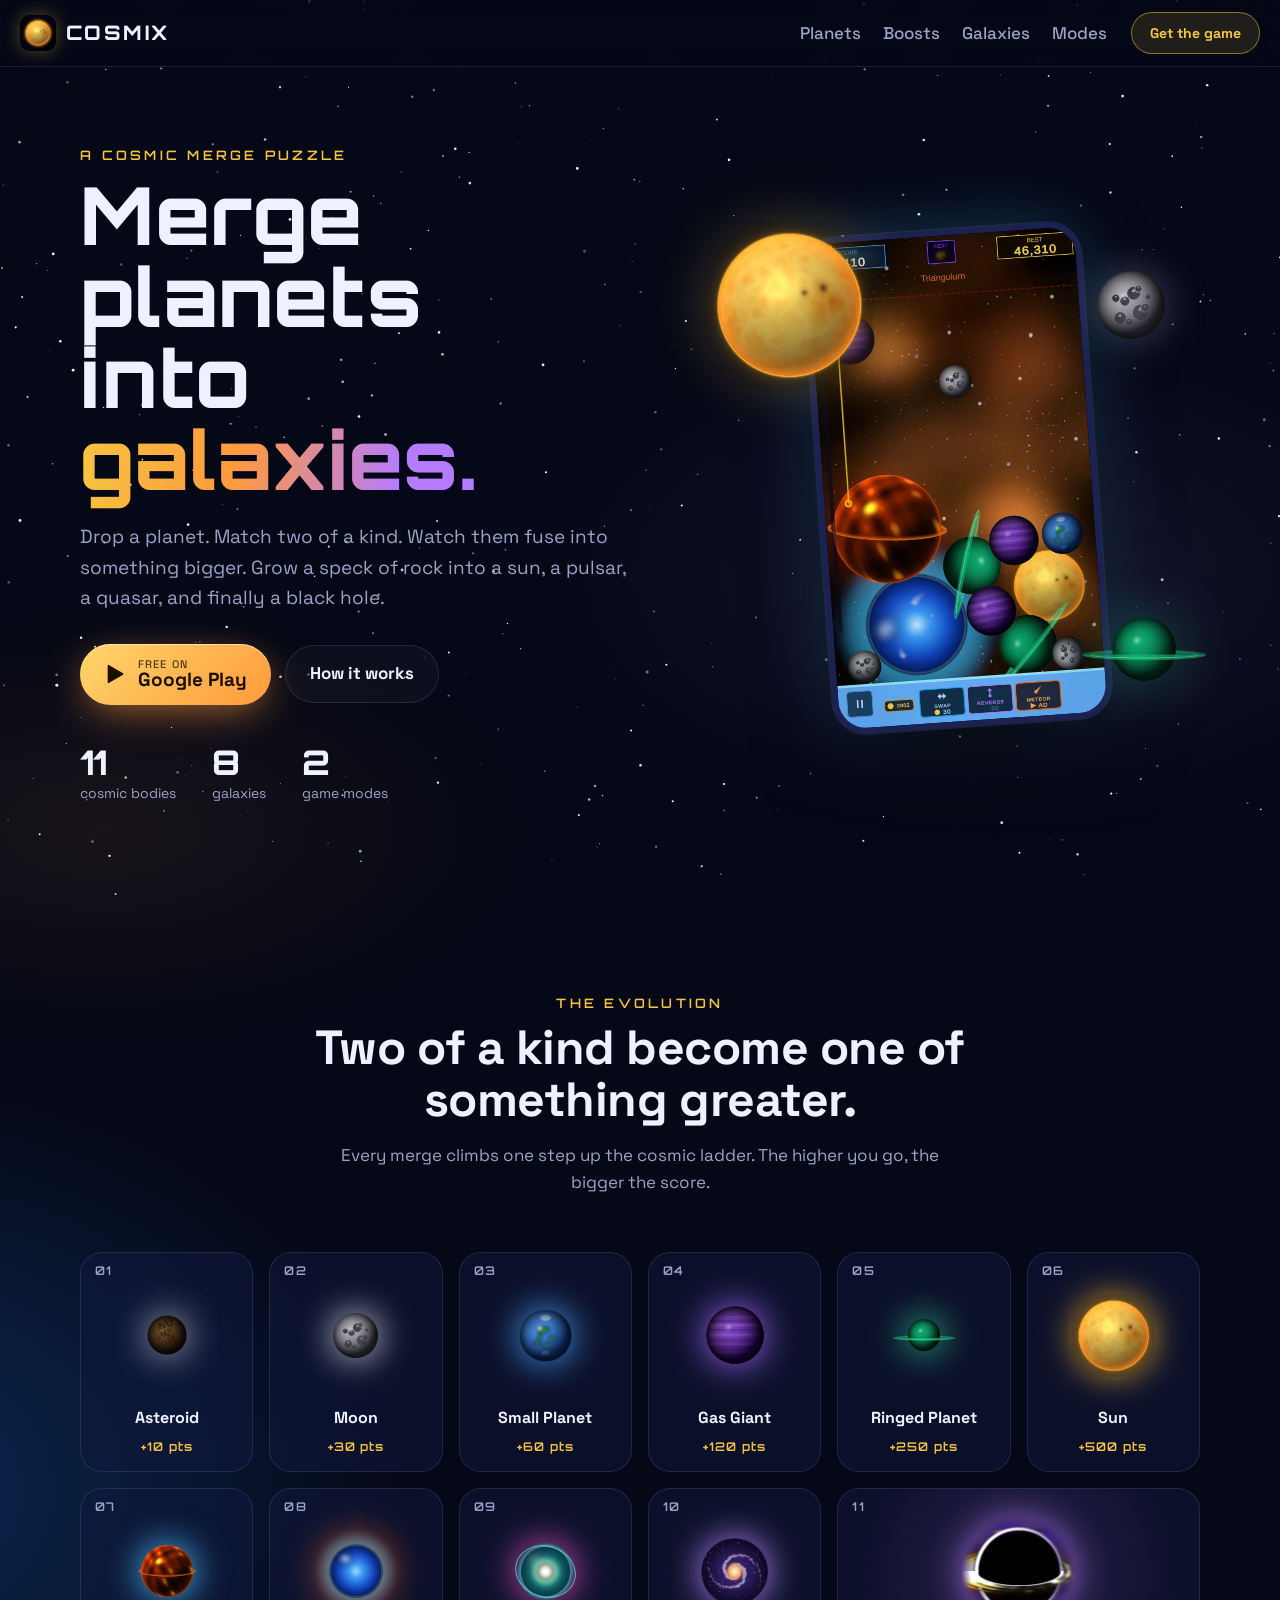
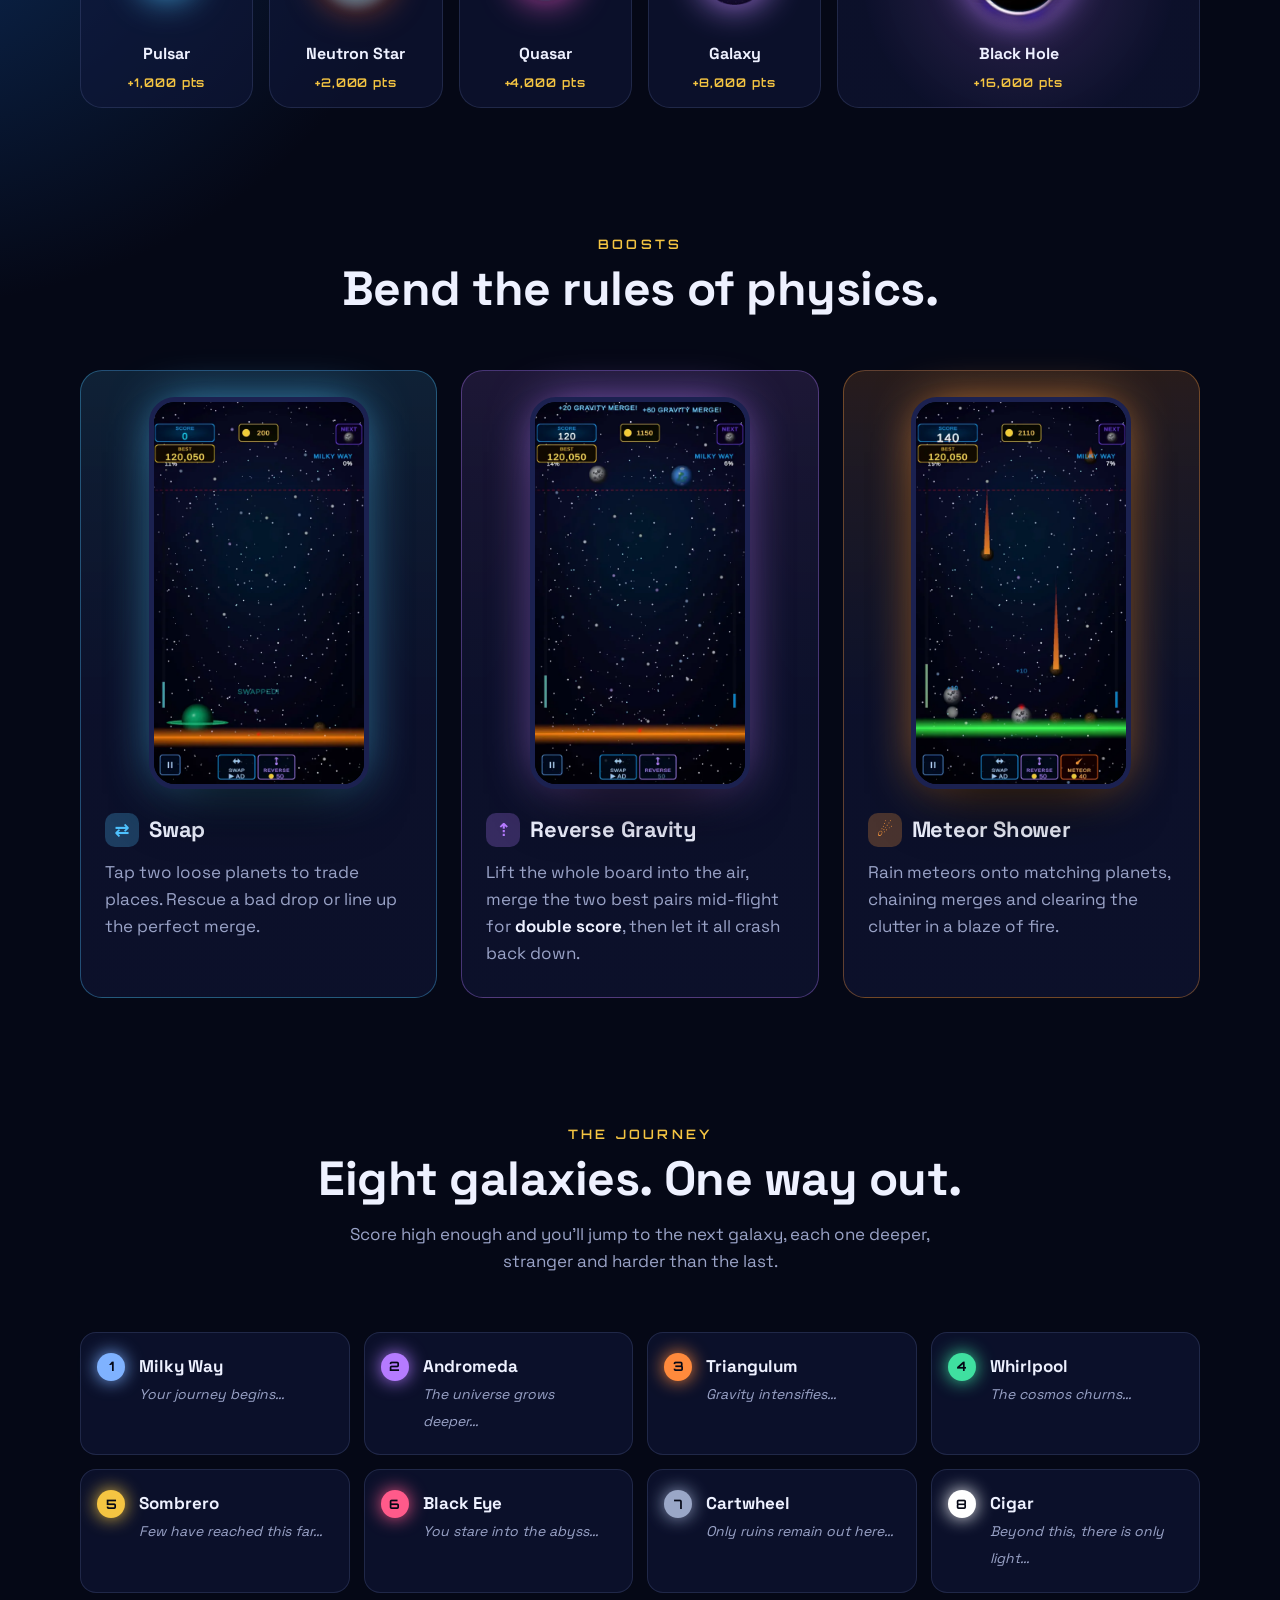
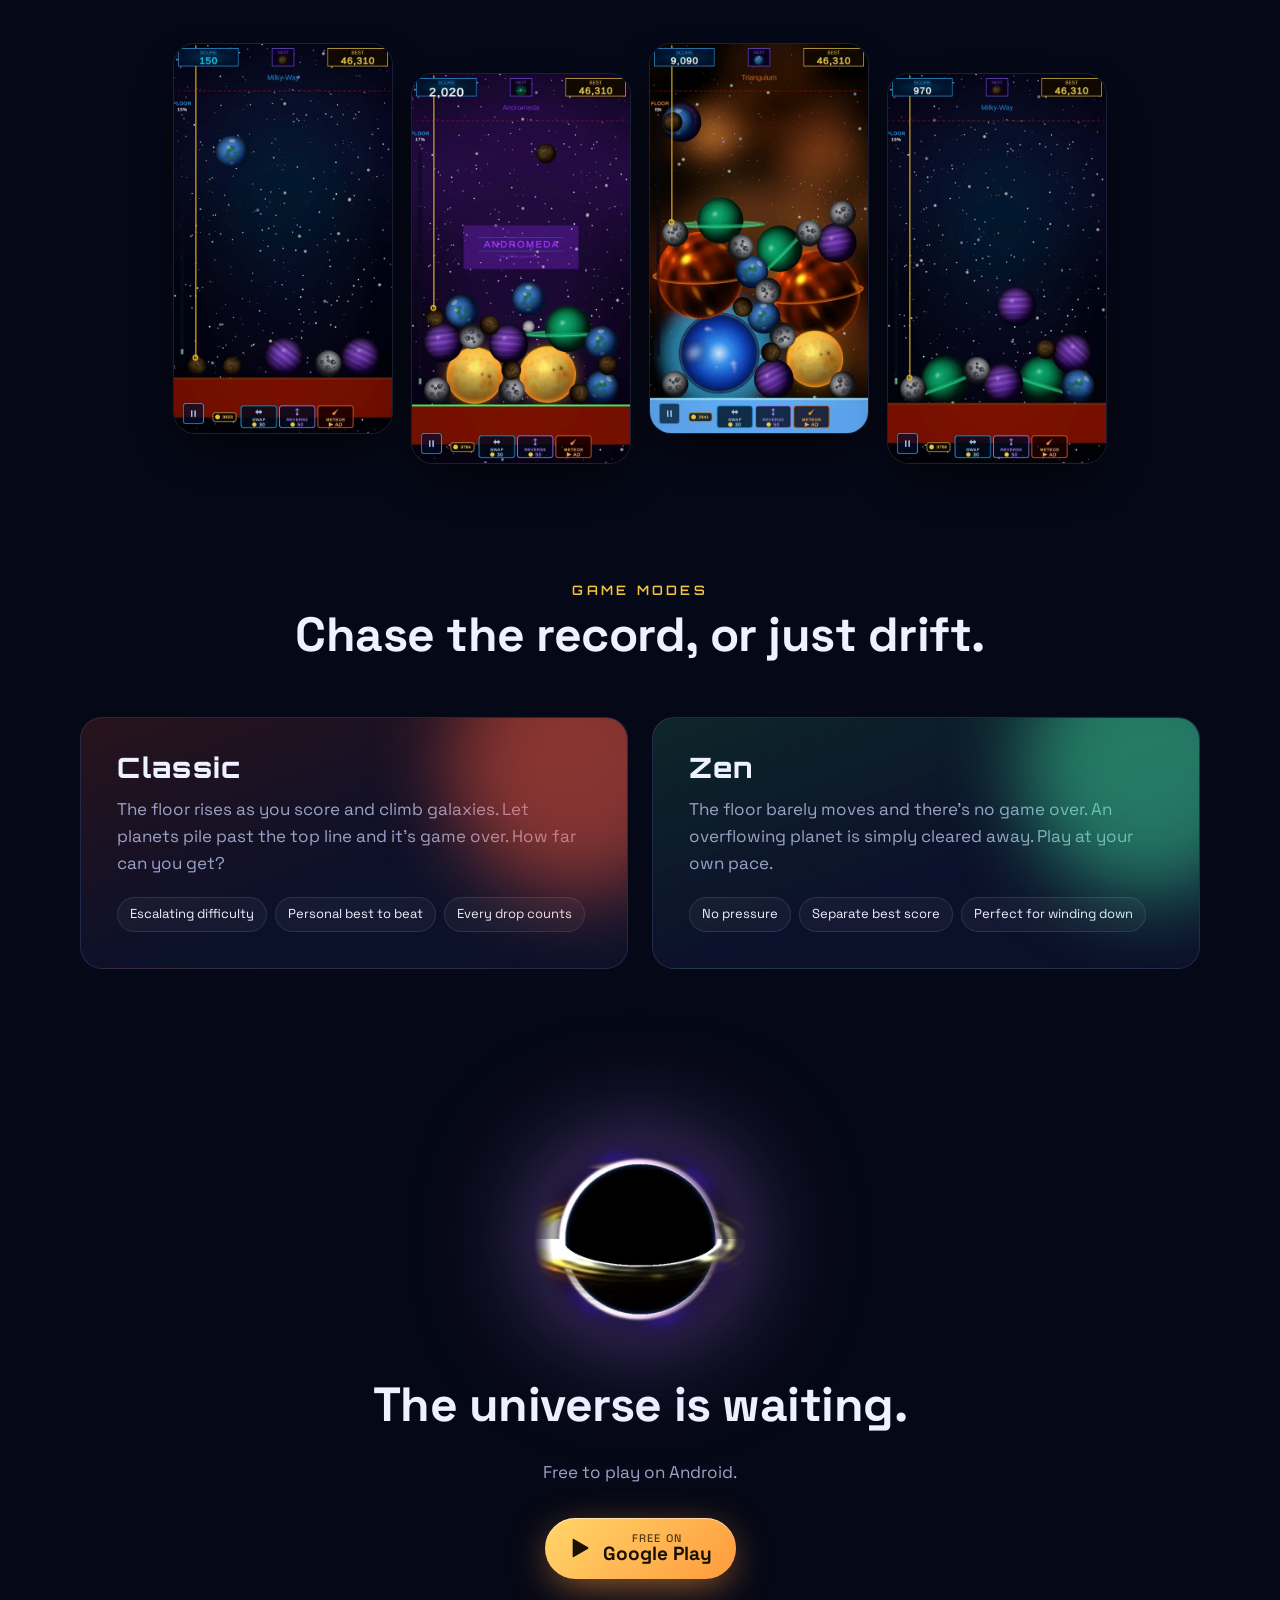
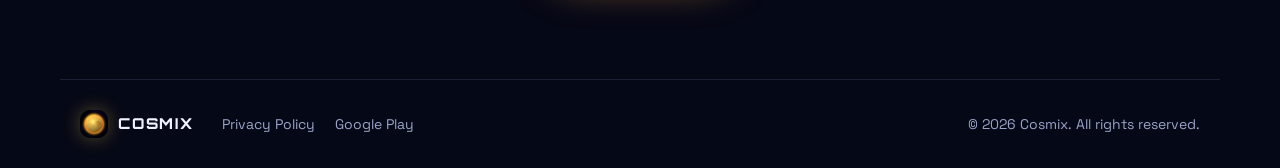
==== index.html @ 297466e4 "Cosmix website, privacy policy and app-ads.txt Co-Authored-By: Claude Opus 5.5 <noreply@anthropic.co" ====
<!doctype html>
<html lang="en">
<head>
<meta charset="utf-8">
<meta name="viewport" content="width=device-width, initial-scale=1, viewport-fit=cover">
<title>Cosmix — Merge planets into galaxies</title>
<meta name="description" content="Cosmix is a cosmic merge puzzle. Drop planets, match them, and grow asteroids into stars, quasars and black holes across eight galaxies. Free on Google Play.">
<meta name="theme-color" content="#050816">
<meta property="og:type" content="website">
<meta property="og:title" content="Cosmix — Merge planets into galaxies">
<meta property="og:description" content="Drop, match and merge your way from a tiny asteroid to a black hole. Free on Google Play.">
<meta property="og:image" content="https://sep-ai.github.io/assets/og.jpg">
<meta property="og:url" content="https://sep-ai.github.io/">
<meta name="twitter:card" content="summary_large_image">
<link rel="icon" type="image/png" href="assets/favicon.png">
<link rel="apple-touch-icon" href="assets/apple-touch-icon.png">
<link rel="preconnect" href="https://fonts.googleapis.com">
<link rel="preconnect" href="https://fonts.gstatic.com" crossorigin>
<link href="https://fonts.googleapis.com/css2?family=Orbitron:wght@600;800&family=Space+Grotesk:wght@400;500;700&display=swap" rel="stylesheet">
<link rel="stylesheet" href="style.css">
</head>
<body>
<canvas id="stars" aria-hidden="true"></canvas>
<div class="nebula" aria-hidden="true"></div>

<header class="nav">
  <a class="brand" href="#top"><img src="assets/icon.png" alt="" width="36" height="36"><span>COSMIX</span></a>
  <nav>
    <a href="#planets">Planets</a>
    <a href="#boosts">Boosts</a>
    <a href="#galaxies">Galaxies</a>
    <a href="#modes">Modes</a>
  </nav>
  <a class="btn btn-sm" href="https://play.google.com/store/apps/details?id=com.sepai.cosmix">Get the game</a>
</header>

<main id="top">
  <!-- HERO -->
  <section class="hero wrap">
    <div class="hero-copy">
      <p class="eyebrow">A cosmic merge puzzle</p>
      <h1>Merge planets<br>into <span class="grad">galaxies.</span></h1>
      <p class="lede">Drop a planet. Match two of a kind. Watch them fuse into something bigger. Grow a speck of rock into a sun, a pulsar, a quasar, and finally a black hole.</p>
      <div class="cta-row">
        <a class="btn play" href="https://play.google.com/store/apps/details?id=com.sepai.cosmix">
          <svg viewBox="0 0 24 24" width="22" height="22" aria-hidden="true"><path fill="currentColor" d="M4 2.8v18.4c0 .6.7 1 1.2.7l15.6-9.2c.5-.3.5-1.1 0-1.4L5.2 2.1C4.7 1.8 4 2.2 4 2.8z"/></svg>
          <span><small>Free on</small>Google Play</span>
        </a>
        <a class="btn ghost" href="#planets">How it works</a>
      </div>
      <ul class="stats">
        <li><b>11</b><span>cosmic bodies</span></li>
        <li><b>8</b><span>galaxies</span></li>
        <li><b>2</b><span>game modes</span></li>
      </ul>
    </div>
    <div class="hero-art">
      <div class="orbit o1"><img src="assets/planets/sun.webp" alt=""></div>
      <div class="orbit o2"><img src="assets/planets/ringed_planet.webp" alt=""></div>
      <div class="orbit o3"><img src="assets/planets/moon.webp" alt=""></div>
      <div class="phone tilt"><img src="assets/shots/gp5.webp" alt="Cosmix gameplay in the Triangulum galaxy" width="540" height="960"></div>
    </div>
  </section>

  <!-- PLANET LADDER -->
  <section id="planets" class="wrap section">
    <p class="eyebrow">The evolution</p>
    <h2>Two of a kind become one of something greater.</h2>
    <p class="sub">Every merge climbs one step up the cosmic ladder. The higher you go, the bigger the score.</p>
    <ol class="ladder" id="ladder"></ol>
  </section>

  <!-- BOOSTS -->
  <section id="boosts" class="wrap section">
    <p class="eyebrow">Boosts</p>
    <h2>Bend the rules of physics.</h2>
    <div class="boosts">
      <article class="boost" style="--c:#4fc3ff">
        <div class="phone small"><img src="assets/shots/swap.webp" alt="Swap boost" loading="lazy" width="540" height="960"></div>
        <h3><span class="ico">⇄</span> Swap</h3>
        <p>Tap two loose planets to trade places. Rescue a bad drop or line up the perfect merge.</p>
      </article>
      <article class="boost" style="--c:#b57bff">
        <div class="phone small"><img src="assets/shots/reverse.webp" alt="Reverse Gravity boost" loading="lazy" width="540" height="960"></div>
        <h3><span class="ico">⇡</span> Reverse Gravity</h3>
        <p>Lift the whole board into the air, merge the two best pairs mid-flight for <b>double score</b>, then let it all crash back down.</p>
      </article>
      <article class="boost" style="--c:#ff9a3c">
        <div class="phone small"><img src="assets/shots/meteor.webp" alt="Meteor Shower boost" loading="lazy" width="540" height="960"></div>
        <h3><span class="ico">☄</span> Meteor Shower</h3>
        <p>Rain meteors onto matching planets, chaining merges and clearing the clutter in a blaze of fire.</p>
      </article>
    </div>
  </section>

  <!-- GALAXIES -->
  <section id="galaxies" class="wrap section">
    <p class="eyebrow">The journey</p>
    <h2>Eight galaxies. One way out.</h2>
    <p class="sub">Score high enough and you'll jump to the next galaxy, each one deeper, stranger and harder than the last.</p>
    <ol class="journey">
      <li style="--g:#7fb2ff"><b>Milky Way</b><span>Your journey begins…</span></li>
      <li style="--g:#b57bff"><b>Andromeda</b><span>The universe grows deeper…</span></li>
      <li style="--g:#ff8a3c"><b>Triangulum</b><span>Gravity intensifies…</span></li>
      <li style="--g:#3fe0a0"><b>Whirlpool</b><span>The cosmos churns…</span></li>
      <li style="--g:#f5c542"><b>Sombrero</b><span>Few have reached this far…</span></li>
      <li style="--g:#ff5a8a"><b>Black Eye</b><span>You stare into the abyss…</span></li>
      <li style="--g:#9aa7c7"><b>Cartwheel</b><span>Only ruins remain out here…</span></li>
      <li style="--g:#ffffff"><b>Cigar</b><span>Beyond this, there is only light…</span></li>
    </ol>
    <div class="gallery" aria-label="Screenshots">
      <img src="assets/shots/gp1.webp" alt="Milky Way" loading="lazy">
      <img src="assets/shots/gp3.webp" alt="Andromeda" loading="lazy">
      <img src="assets/shots/gp6.webp" alt="Triangulum" loading="lazy">
      <img src="assets/shots/gp2.webp" alt="Milky Way" loading="lazy">
    </div>
  </section>

  <!-- MODES -->
  <section id="modes" class="wrap section">
    <p class="eyebrow">Game modes</p>
    <h2>Chase the record, or just drift.</h2>
    <div class="modes">
      <article class="mode classic">
        <h3>Classic</h3>
        <p>The floor rises as you score and climb galaxies. Let planets pile past the top line and it's game over. How far can you get?</p>
        <ul><li>Escalating difficulty</li><li>Personal best to beat</li><li>Every drop counts</li></ul>
      </article>
      <article class="mode zen">
        <h3>Zen</h3>
        <p>The floor barely moves and there's no game over. An overflowing planet is simply cleared away. Play at your own pace.</p>
        <ul><li>No pressure</li><li>Separate best score</li><li>Perfect for winding down</li></ul>
      </article>
    </div>
  </section>

  <!-- FINAL CTA -->
  <section class="wrap final">
    <img class="final-hole" src="assets/planets/black_hole.webp" alt="" loading="lazy">
    <h2>The universe is waiting.</h2>
    <p class="sub">Free to play on Android.</p>
    <a class="btn play" href="https://play.google.com/store/apps/details?id=com.sepai.cosmix">
      <svg viewBox="0 0 24 24" width="22" height="22" aria-hidden="true"><path fill="currentColor" d="M4 2.8v18.4c0 .6.7 1 1.2.7l15.6-9.2c.5-.3.5-1.1 0-1.4L5.2 2.1C4.7 1.8 4 2.2 4 2.8z"/></svg>
      <span><small>Free on</small>Google Play</span>
    </a>
  </section>
</main>

<footer class="wrap footer">
  <div class="brand"><img src="assets/icon.png" alt="" width="28" height="28"><span>COSMIX</span></div>
  <nav><a href="privacy.html">Privacy Policy</a><a href="https://play.google.com/store/apps/details?id=com.sepai.cosmix">Google Play</a></nav>
  <p>© 2026 Cosmix. All rights reserved.</p>
</footer>

<script src="main.js"></script>
</body>
</html>
---- style.css ----
:root {
  --bg: #050816;
  --bg2: #0b1030;
  --ink: #eef1ff;
  --muted: #9aa3c7;
  --gold: #f5c542;
  --orange: #ff9a3c;
  --violet: #b57bff;
  --cyan: #4fc3ff;
  --line: rgba(160, 180, 255, .14);
  --card: rgba(18, 24, 60, .55);
  --radius: 22px;
  color-scheme: dark;
}

* { box-sizing: border-box; }
html { scroll-behavior: smooth; }
body {
  margin: 0;
  background: radial-gradient(1200px 800px at 80% -10%, #1a1350 0%, transparent 60%),
              radial-gradient(900px 700px at -10% 30%, #0c2a55 0%, transparent 60%),
              var(--bg);
  color: var(--ink);
  font: 400 17px/1.6 "Space Grotesk", system-ui, -apple-system, "Segoe UI", sans-serif;
  overflow-x: hidden;
}
img { max-width: 100%; display: block; }
a { color: inherit; }

#stars { position: fixed; inset: 0; width: 100%; height: 100%; z-index: -2; }
.nebula {
  position: fixed; inset: -20%; z-index: -1; pointer-events: none;
  background:
    radial-gradient(40% 30% at 70% 60%, rgba(181, 123, 255, .10), transparent 70%),
    radial-gradient(35% 25% at 20% 80%, rgba(255, 154, 60, .08), transparent 70%);
  animation: drift 40s ease-in-out infinite alternate;
}
@keyframes drift { to { transform: translate3d(3%, -4%, 0) rotate(4deg); } }

.wrap { width: min(1160px, 100%); margin-inline: auto; padding-inline: 20px; }

/* NAV */
.nav {
  position: sticky; top: 0; z-index: 10;
  display: flex; align-items: center; gap: 24px;
  padding: calc(12px + env(safe-area-inset-top, 0px)) 20px 12px;
  backdrop-filter: blur(14px); -webkit-backdrop-filter: blur(14px);
  background: rgba(5, 8, 22, .55);
  border-bottom: 1px solid var(--line);
}
.brand { display: flex; align-items: center; gap: 10px; text-decoration: none; }
.brand img { border-radius: 10px; box-shadow: 0 0 18px rgba(245, 197, 66, .35); }
.brand span { font: 800 20px/1 "Orbitron", sans-serif; letter-spacing: .12em; }
.nav nav { display: flex; gap: 22px; margin-left: auto; }
.nav nav a { text-decoration: none; color: var(--muted); font-weight: 500; transition: color .2s; }
.nav nav a:hover { color: var(--ink); }
@media (max-width: 760px) { .nav nav { display: none; } .nav .btn-sm { margin-left: auto; } }

/* BUTTONS */
.btn {
  display: inline-flex; align-items: center; gap: 12px;
  padding: 14px 24px; border-radius: 999px; font-weight: 700; text-decoration: none;
  transition: transform .2s, box-shadow .2s, background .2s;
}
.btn:hover { transform: translateY(-2px); }
.btn-sm { padding: 9px 18px; font-size: 14px; background: rgba(245, 197, 66, .12); border: 1px solid rgba(245, 197, 66, .5); color: var(--gold); }
.play {
  background: linear-gradient(135deg, #ffd66b, var(--orange));
  color: #1a0f00;
  box-shadow: 0 10px 40px -8px rgba(255, 154, 60, .7), inset 0 1px 0 rgba(255, 255, 255, .5);
}
.play:hover { box-shadow: 0 14px 50px -6px rgba(255, 154, 60, .9); }
.play span { display: flex; flex-direction: column; line-height: 1.1; font-size: 19px; }
.play small { font-size: 11px; font-weight: 500; text-transform: uppercase; letter-spacing: .1em; opacity: .75; }
.ghost { border: 1px solid var(--line); color: var(--ink); background: rgba(255, 255, 255, .03); }
.ghost:hover { border-color: rgba(255, 255, 255, .35); }

/* TYPE */
.eyebrow { margin: 0 0 12px; color: var(--gold); font: 600 13px/1 "Orbitron", sans-serif; letter-spacing: .25em; text-transform: uppercase; }
h1, h2, h3 { margin: 0; line-height: 1.08; letter-spacing: -.01em; }
h1 { font: 800 clamp(42px, 7vw, 80px)/1.02 "Orbitron", sans-serif; letter-spacing: .01em; }
h2 { font-size: clamp(30px, 4.4vw, 48px); font-weight: 700; max-width: 24ch; }
h3 { font-size: 22px; }
.grad {
  background: linear-gradient(100deg, var(--gold), var(--orange) 40%, var(--violet) 80%);
  -webkit-background-clip: text; background-clip: text; color: transparent;
}
.lede { font-size: 19px; color: var(--muted); max-width: 46ch; margin: 22px 0 30px; }
.sub { color: var(--muted); max-width: 56ch; margin: 16px 0 0; }

/* HERO */
.hero { display: grid; grid-template-columns: 1.1fr .9fr; gap: 40px; align-items: center; min-height: min(calc(100vh - 70px), 820px); padding-block: 40px; }
.cta-row { display: flex; flex-wrap: wrap; gap: 14px; align-items: center; }
.stats { list-style: none; padding: 0; margin: 40px 0 0; display: flex; gap: 36px; flex-wrap: wrap; }
.stats b { display: block; font: 800 34px/1 "Orbitron", sans-serif; color: var(--ink); }
.stats span { color: var(--muted); font-size: 14px; }

.hero-art { position: relative; display: grid; place-items: center; min-height: 560px; }
.phone {
  position: relative; width: 280px; aspect-ratio: 9 / 16; border-radius: 34px; overflow: hidden;
  border: 6px solid #1b2150; background: #000;
  box-shadow: 0 0 0 1px rgba(255, 255, 255, .08), 0 40px 90px -20px rgba(0, 0, 0, .9), 0 0 80px -10px rgba(79, 195, 255, .35);
}
.phone img { width: 100%; height: 100%; object-fit: cover; }
.tilt { transform: rotate(-4deg); animation: float 7s ease-in-out infinite; }
@keyframes float { 50% { transform: rotate(-3deg) translateY(-14px); } }
.orbit { position: absolute; z-index: 2; filter: drop-shadow(0 0 30px rgba(255, 200, 80, .35)); }
.orbit img { width: 100%; }
.o1 { width: 170px; top: 4%; left: -2%; animation: bob 9s ease-in-out infinite; }
.o2 { width: 150px; bottom: 6%; right: -4%; animation: bob 11s ease-in-out infinite reverse; filter: drop-shadow(0 0 30px rgba(63, 224, 160, .35)); }
.o3 { width: 80px; top: 12%; right: 6%; animation: bob 7s ease-in-out infinite; filter: drop-shadow(0 0 20px rgba(200, 210, 255, .3)); }
@keyframes bob { 50% { transform: translate(8px, -16px) rotate(8deg); } }

@media (max-width: 900px) {
  .hero { grid-template-columns: 1fr; min-height: 0; text-align: center; }
  .lede, .sub, h2 { margin-inline: auto; }
  .cta-row, .stats { justify-content: center; }
  .hero-art { min-height: 480px; }
  .phone { width: 230px; }
  .o1 { width: 120px; left: 6%; } .o2 { width: 110px; right: 4%; } .o3 { width: 60px; }
}

/* SECTIONS */
.section { padding-block: 110px 20px; }
.section > .eyebrow, .section > h2, .section > .sub { text-align: center; margin-inline: auto; }

/* LADDER */
.ladder {
  list-style: none; padding: 0; margin: 56px 0 0;
  display: grid; grid-template-columns: repeat(auto-fit, minmax(150px, 1fr)); gap: 16px;
  counter-reset: tier;
}
.ladder li {
  position: relative; counter-increment: tier;
  display: flex; flex-direction: column; align-items: center; justify-content: flex-end; gap: 10px;
  padding: 22px 12px 18px; min-height: 210px;
  background: var(--card); border: 1px solid var(--line); border-radius: var(--radius);
  transition: transform .3s, border-color .3s, box-shadow .3s;
  opacity: 0; transform: translateY(20px);
}
.ladder li.in { opacity: 1; transform: none; transition: opacity .6s, transform .6s, border-color .3s, box-shadow .3s; }
.ladder li:hover { border-color: var(--glow); box-shadow: 0 0 40px -10px var(--glow); transform: translateY(-4px); }
.ladder li::before {
  content: counter(tier, decimal-leading-zero); position: absolute; top: 12px; left: 14px;
  font: 600 12px/1 "Orbitron", sans-serif; color: var(--muted); letter-spacing: .1em;
}
.ladder .body { display: grid; place-items: center; height: 120px; width: 120px; }
.ladder img { filter: drop-shadow(0 0 18px var(--glow)); transition: transform .5s; }
.ladder li:hover img { transform: scale(1.08) rotate(8deg); }
.ladder b { font-size: 16px; }
.ladder small { color: var(--gold); font: 600 12px/1 "Orbitron", sans-serif; letter-spacing: .08em; }
.ladder li.final { grid-column: span 2; background: radial-gradient(circle at 50% 40%, rgba(181, 123, 255, .25), var(--card) 70%); }
@media (max-width: 520px) { .ladder { grid-template-columns: repeat(2, 1fr); } .ladder li.final { grid-column: span 2; } }

/* BOOSTS */
.boosts { display: grid; grid-template-columns: repeat(3, 1fr); gap: 24px; margin-top: 56px; }
.boost {
  padding: 26px 24px 30px; border-radius: var(--radius);
  background: linear-gradient(180deg, color-mix(in srgb, var(--c) 14%, transparent), var(--card) 55%);
  border: 1px solid color-mix(in srgb, var(--c) 35%, transparent);
  transition: transform .3s, box-shadow .3s;
}
.boost:hover { transform: translateY(-6px); box-shadow: 0 30px 60px -30px var(--c); }
.phone.small { width: 100%; max-width: 220px; margin: 0 auto 24px; border-radius: 26px; border-width: 5px; box-shadow: 0 30px 60px -25px #000, 0 0 50px -12px var(--c); }
.boost h3 { display: flex; align-items: center; gap: 10px; }
.ico { display: grid; place-items: center; width: 34px; height: 34px; border-radius: 10px; background: color-mix(in srgb, var(--c) 25%, transparent); color: var(--c); font-size: 18px; }
.boost p { color: var(--muted); margin: 12px 0 0; }
.boost p b { color: var(--ink); }
@media (max-width: 900px) { .boosts { grid-template-columns: 1fr; max-width: 440px; margin-inline: auto; } }

/* JOURNEY */
.journey {
  list-style: none; padding: 0; margin: 56px 0 0;
  display: grid; grid-template-columns: repeat(4, 1fr); gap: 14px; counter-reset: g;
}
.journey li {
  counter-increment: g; position: relative; padding: 20px 20px 20px 58px;
  border-radius: 16px; background: var(--card); border: 1px solid var(--line);
}
.journey li::before {
  content: counter(g); position: absolute; left: 16px; top: 20px;
  width: 28px; height: 28px; border-radius: 50%; display: grid; place-items: center;
  font: 700 13px/1 "Orbitron", sans-serif; color: #050816; background: var(--g);
  box-shadow: 0 0 18px var(--g);
}
.journey b { display: block; font-size: 17px; }
.journey span { color: var(--muted); font-size: 14px; font-style: italic; }
@media (max-width: 900px) { .journey { grid-template-columns: repeat(2, 1fr); } }
@media (max-width: 480px) { .journey { grid-template-columns: 1fr; } }

.gallery {
  display: flex; gap: 18px; margin-top: 40px; overflow-x: auto; padding: 10px 4px 20px;
  scroll-snap-type: x mandatory; scrollbar-width: thin;
}
.gallery img {
  flex: 0 0 auto; width: 220px; aspect-ratio: 9 / 16; object-fit: cover; border-radius: 22px;
  border: 1px solid var(--line); scroll-snap-align: center;
  box-shadow: 0 20px 50px -20px #000;
}
@media (min-width: 1000px) { .gallery { justify-content: center; overflow: visible; } .gallery img:nth-child(even) { transform: translateY(30px); } }

/* MODES */
.modes { display: grid; grid-template-columns: 1fr 1fr; gap: 24px; margin-top: 56px; }
.mode { padding: 36px; border-radius: var(--radius); border: 1px solid var(--line); position: relative; overflow: hidden; }
.mode::after { content: ""; position: absolute; width: 260px; height: 260px; right: -80px; top: -80px; border-radius: 50%; filter: blur(40px); opacity: .5; }
.classic { background: linear-gradient(160deg, rgba(255, 90, 60, .14), var(--card) 60%); }
.classic::after { background: #ff5a3c; }
.zen { background: linear-gradient(160deg, rgba(63, 224, 160, .14), var(--card) 60%); }
.zen::after { background: #3fe0a0; }
.mode h3 { font: 800 28px/1 "Orbitron", sans-serif; letter-spacing: .06em; }
.mode p { color: var(--muted); margin: 14px 0 20px; }
.mode ul { margin: 0; padding: 0; list-style: none; display: flex; flex-wrap: wrap; gap: 8px; }
.mode li { font-size: 13px; padding: 6px 12px; border-radius: 999px; border: 1px solid var(--line); background: rgba(255, 255, 255, .04); }
@media (max-width: 760px) { .modes { grid-template-columns: 1fr; } .mode { padding: 28px; } }

/* FINAL */
.final { text-align: center; padding-block: 140px 100px; display: flex; flex-direction: column; align-items: center; gap: 12px; }
.final-hole { width: 220px; margin-bottom: 18px; animation: spin 40s linear infinite; filter: drop-shadow(0 0 60px rgba(181, 123, 255, .6)); }
@keyframes spin { to { transform: rotate(360deg); } }
.final h2 { max-width: none; }
.final .btn { margin-top: 20px; }

/* FOOTER */
.footer {
  display: flex; flex-wrap: wrap; align-items: center; gap: 16px 28px;
  padding-block: 30px calc(30px + env(safe-area-inset-bottom, 0px));
  border-top: 1px solid var(--line); color: var(--muted); font-size: 14px;
}
.footer .brand span { font-size: 15px; color: var(--ink); }
.footer nav { display: flex; gap: 20px; }
.footer a { text-decoration: none; } .footer a:hover { color: var(--ink); }
.footer p { margin: 0 0 0 auto; }
@media (max-width: 640px) { .footer { justify-content: center; text-align: center; } .footer p { margin: 0; width: 100%; } }

/* LEGAL PAGE */
.legal { max-width: 760px; padding-block: 60px 80px; }
.legal h1 { font-size: clamp(32px, 5vw, 48px); margin-bottom: 8px; }
.legal h2 { font-size: 22px; max-width: none; margin: 40px 0 10px; color: var(--gold); }
.legal p, .legal li { color: #c9cfee; }
.legal a { color: var(--cyan); }
.legal .meta { color: var(--muted); font-size: 14px; }

@media (prefers-reduced-motion: reduce) {
  *, *::before, *::after { animation: none !important; transition: none !important; }
  .ladder li { opacity: 1; transform: none; }
}
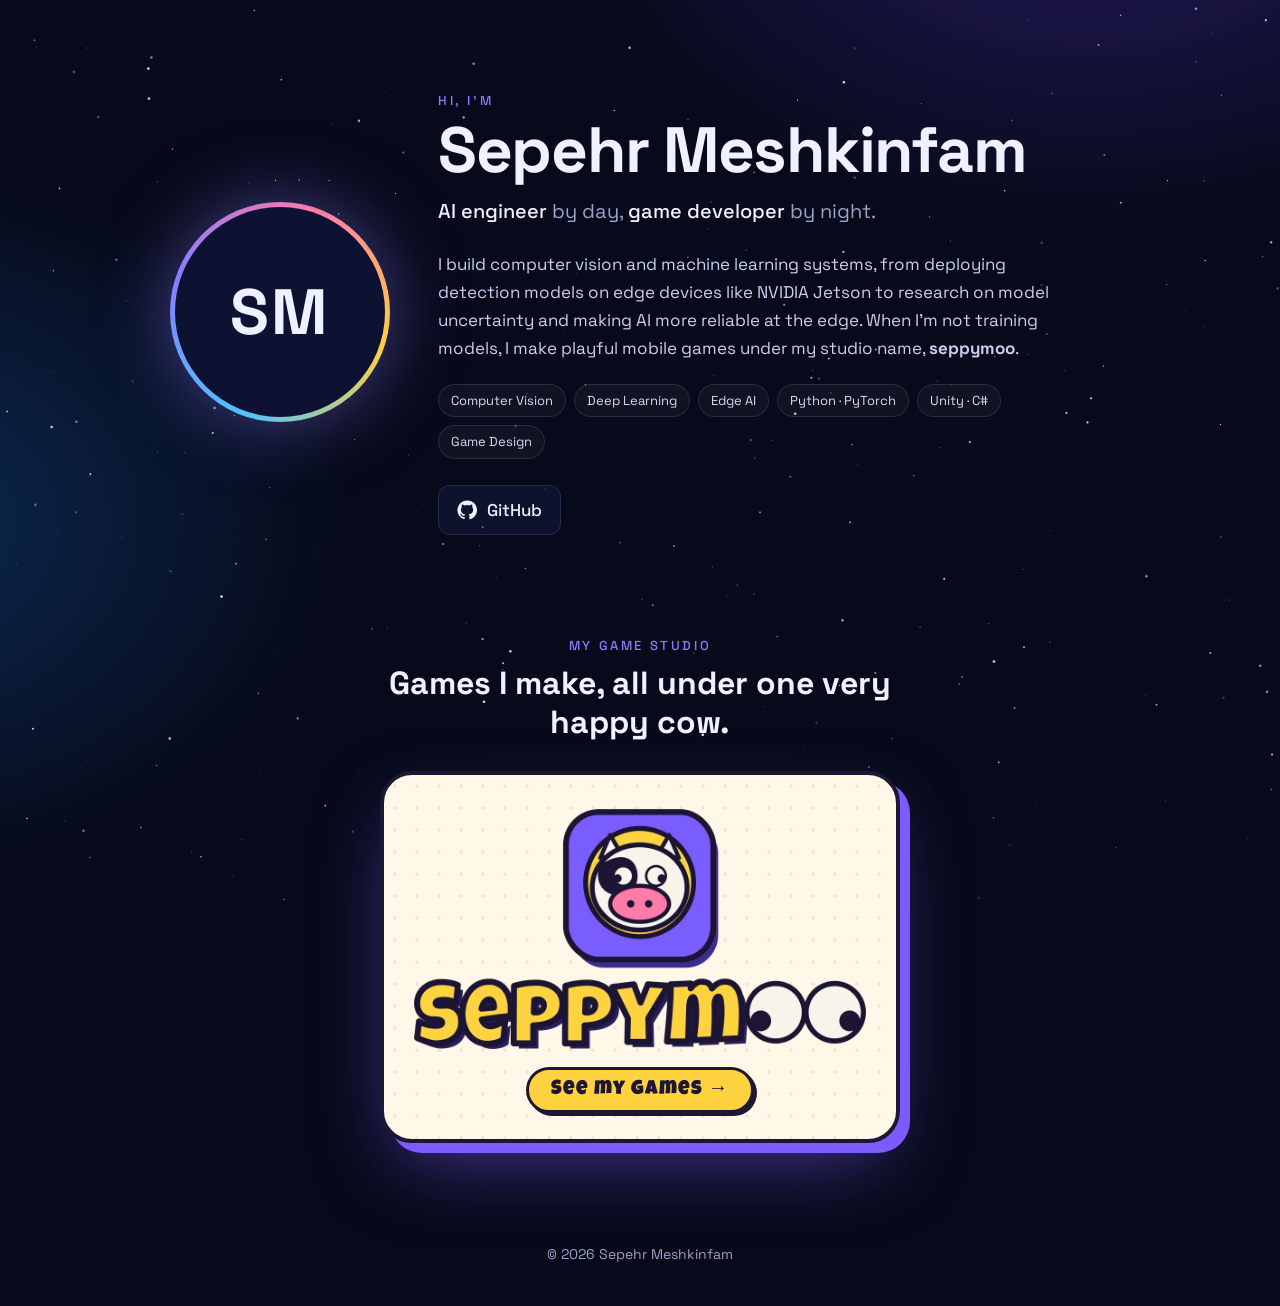
==== commit 3d3a6642: "Add About Me home page and seppymoo studio page; move Cosmix to /cosmix/ Co-Authored-By: Claude Opus" ====
--- a/index.html
+++ b/index.html
@@ -3,155 +3,157 @@
 <head>
 <meta charset="utf-8">
 <meta name="viewport" content="width=device-width, initial-scale=1, viewport-fit=cover">
-<title>Cosmix — Merge planets into galaxies</title>
-<meta name="description" content="Cosmix is a cosmic merge puzzle. Drop planets, match them, and grow asteroids into stars, quasars and black holes across eight galaxies. Free on Google Play.">
-<meta name="theme-color" content="#050816">
-<meta property="og:type" content="website">
-<meta property="og:title" content="Cosmix — Merge planets into galaxies">
-<meta property="og:description" content="Drop, match and merge your way from a tiny asteroid to a black hole. Free on Google Play.">
-<meta property="og:image" content="https://sep-ai.github.io/assets/og.jpg">
+<title>Sepehr Meshkinfam — AI engineer &amp; game developer</title>
+<meta name="description" content="Sepehr Meshkinfam: AI engineer working on computer vision and edge AI, and the game developer behind seppymoo and Cosmix.">
+<meta name="theme-color" content="#070a1a">
+<meta property="og:title" content="Sepehr Meshkinfam">
+<meta property="og:description" content="AI engineer & game developer. Creator of seppymoo and Cosmix.">
 <meta property="og:url" content="https://sep-ai.github.io/">
-<meta name="twitter:card" content="summary_large_image">
-<link rel="icon" type="image/png" href="assets/favicon.png">
-<link rel="apple-touch-icon" href="assets/apple-touch-icon.png">
+<link rel="icon" type="image/png" href="seppymoo/assets/favicon.png">
 <link rel="preconnect" href="https://fonts.googleapis.com">
 <link rel="preconnect" href="https://fonts.gstatic.com" crossorigin>
-<link href="https://fonts.googleapis.com/css2?family=Orbitron:wght@600;800&family=Space+Grotesk:wght@400;500;700&display=swap" rel="stylesheet">
-<link rel="stylesheet" href="style.css">
+<link href="https://fonts.googleapis.com/css2?family=Space+Grotesk:wght@400;500;700&family=Luckiest+Guy&display=swap" rel="stylesheet">
+<style>
+:root {
+  --bg: #070a1a;
+  --ink: #eef1ff;
+  --muted: #9aa3c7;
+  --line: rgba(160, 180, 255, .15);
+  --card: rgba(20, 26, 60, .55);
+  --accent: #8b7bff;
+  --yellow: #ffd23f;
+  color-scheme: dark;
+}
+* { box-sizing: border-box; }
+body {
+  margin: 0; color: var(--ink); overflow-x: hidden;
+  font: 400 17px/1.65 "Space Grotesk", system-ui, -apple-system, "Segoe UI", sans-serif;
+  background: radial-gradient(900px 600px at 85% -10%, #231a5c 0%, transparent 60%),
+              radial-gradient(800px 600px at -10% 40%, #0b2a52 0%, transparent 60%), var(--bg);
+}
+a { color: inherit; }
+img { max-width: 100%; display: block; }
+#stars { position: fixed; inset: 0; width: 100%; height: 100%; z-index: -1; }
+.wrap { width: min(980px, 100%); margin-inline: auto; padding-inline: 20px; }
+
+/* ABOUT */
+.about { display: grid; grid-template-columns: auto 1fr; gap: 48px; align-items: center; padding-block: calc(90px + env(safe-area-inset-top, 0px)) 40px; }
+.avatar {
+  width: 220px; height: 220px; border-radius: 50%; position: relative; flex: none;
+  display: grid; place-items: center; overflow: hidden;
+  background: conic-gradient(from 200deg, #4fc3ff, var(--accent), #ff7aa8, var(--yellow), #4fc3ff);
+  padding: 5px; box-shadow: 0 0 80px -10px rgba(139, 123, 255, .6);
+}
+.avatar > * { width: 100%; height: 100%; border-radius: 50%; object-fit: cover; }
+.avatar .initials { display: grid; place-items: center; background: #0d1233; font: 700 64px/1 "Space Grotesk", sans-serif; letter-spacing: .04em; }
+.hello { margin: 0 0 6px; color: var(--accent); font-weight: 500; letter-spacing: .2em; text-transform: uppercase; font-size: 13px; }
+h1 { margin: 0; font-size: clamp(38px, 6vw, 64px); line-height: 1.05; letter-spacing: -.02em; }
+.role { margin: 10px 0 0; font-size: 20px; color: var(--muted); }
+.role b { color: var(--ink); font-weight: 500; }
+.bio { margin: 22px 0 0; color: #c9cfee; max-width: 58ch; }
+.chips { display: flex; flex-wrap: wrap; gap: 8px; margin: 22px 0 0; padding: 0; list-style: none; }
+.chips li { font-size: 13px; padding: 5px 12px; border-radius: 999px; border: 1px solid var(--line); background: rgba(255, 255, 255, .04); color: #d6dbf5; }
+.links { display: flex; flex-wrap: wrap; gap: 12px; margin-top: 26px; }
+.link {
+  display: inline-flex; align-items: center; gap: 10px; padding: 10px 18px; border-radius: 12px;
+  border: 1px solid var(--line); background: var(--card); text-decoration: none; font-weight: 500;
+  transition: border-color .2s, transform .2s;
+}
+.link:hover { border-color: rgba(255, 255, 255, .4); transform: translateY(-2px); }
+.link svg { width: 20px; height: 20px; fill: currentColor; }
+
+@media (max-width: 760px) {
+  .about { grid-template-columns: 1fr; text-align: center; gap: 28px; padding-top: calc(50px + env(safe-area-inset-top, 0px)); }
+  .avatar { width: 170px; height: 170px; margin-inline: auto; }
+  .bio { margin-inline: auto; }
+  .chips, .links { justify-content: center; }
+}
+
+/* STUDIO BUTTON */
+.studio { padding-block: 60px 40px; text-align: center; }
+.studio h2 { margin: 0; font-size: 13px; font-weight: 500; letter-spacing: .2em; text-transform: uppercase; color: var(--accent); }
+.studio .lead { margin: 8px auto 30px; font-size: clamp(24px, 3.4vw, 32px); font-weight: 700; max-width: 26ch; line-height: 1.2; }
+.moo {
+  display: block; width: min(520px, 100%); margin: 0 auto; text-decoration: none; color: #1e1733;
+  padding: 34px 30px 26px; border-radius: 32px; background: #fff7e8;
+  border: 4px solid #1e1733; box-shadow: 10px 10px 0 #7b5cff, 0 30px 80px -20px rgba(123, 92, 255, .6);
+  background-image: radial-gradient(rgba(30, 23, 51, .07) 2px, transparent 2px); background-size: 22px 22px;
+  transition: transform .2s cubic-bezier(.2, 1.4, .4, 1), box-shadow .2s;
+}
+.moo:hover { transform: translate(-4px, -4px) rotate(-1.5deg); box-shadow: 14px 14px 0 #7b5cff, 0 40px 90px -20px rgba(123, 92, 255, .8); }
+.moo:active { transform: translate(2px, 2px); box-shadow: 4px 4px 0 #7b5cff; }
+.moo img { width: 100%; }
+.moo .cta {
+  display: inline-block; margin-top: 18px; padding: 10px 22px; border-radius: 999px; border: 3px solid #1e1733;
+  background: #ffd23f; font: 400 20px/1 "Luckiest Guy", sans-serif; letter-spacing: .05em; box-shadow: 3px 3px 0 #1e1733;
+}
+
+footer { text-align: center; color: var(--muted); font-size: 14px; padding: 60px 20px calc(40px + env(safe-area-inset-bottom, 0px)); }
+@media (prefers-reduced-motion: reduce) { * { transition: none !important; } }
+</style>
 </head>
 <body>
 <canvas id="stars" aria-hidden="true"></canvas>
-<div class="nebula" aria-hidden="true"></div>
 
-<header class="nav">
-  <a class="brand" href="#top"><img src="assets/icon.png" alt="" width="36" height="36"><span>COSMIX</span></a>
-  <nav>
-    <a href="#planets">Planets</a>
-    <a href="#boosts">Boosts</a>
-    <a href="#galaxies">Galaxies</a>
-    <a href="#modes">Modes</a>
-  </nav>
-  <a class="btn btn-sm" href="https://play.google.com/store/apps/details?id=com.sepai.cosmix">Get the game</a>
-</header>
-
-<main id="top">
-  <!-- HERO -->
-  <section class="hero wrap">
-    <div class="hero-copy">
-      <p class="eyebrow">A cosmic merge puzzle</p>
-      <h1>Merge planets<br>into <span class="grad">galaxies.</span></h1>
-      <p class="lede">Drop a planet. Match two of a kind. Watch them fuse into something bigger. Grow a speck of rock into a sun, a pulsar, a quasar, and finally a black hole.</p>
-      <div class="cta-row">
-        <a class="btn play" href="https://play.google.com/store/apps/details?id=com.sepai.cosmix">
-          <svg viewBox="0 0 24 24" width="22" height="22" aria-hidden="true"><path fill="currentColor" d="M4 2.8v18.4c0 .6.7 1 1.2.7l15.6-9.2c.5-.3.5-1.1 0-1.4L5.2 2.1C4.7 1.8 4 2.2 4 2.8z"/></svg>
-          <span><small>Free on</small>Google Play</span>
+<main class="wrap">
+  <section class="about">
+    <div class="avatar">
+      <!-- To use a photo: add assets/me.jpg and replace the div below with
+           <img src="assets/me.jpg" alt="Sepehr Meshkinfam"> -->
+      <div class="initials">SM</div>
+    </div>
+    <div>
+      <p class="hello">Hi, I'm</p>
+      <h1>Sepehr Meshkinfam</h1>
+      <p class="role"><b>AI engineer</b> by day, <b>game developer</b> by night.</p>
+      <p class="bio">I build computer vision and machine learning systems, from deploying detection models on edge devices like NVIDIA Jetson to research on model uncertainty and making AI more reliable at the edge. When I'm not training models, I make playful mobile games under my studio name, <b>seppymoo</b>.</p>
+      <ul class="chips">
+        <li>Computer Vision</li><li>Deep Learning</li><li>Edge AI</li><li>Python · PyTorch</li><li>Unity · C#</li><li>Game Design</li>
+      </ul>
+      <div class="links">
+        <a class="link" href="https://github.com/Sep-AI">
+          <svg viewBox="0 0 24 24" aria-hidden="true"><path d="M12 .5a11.5 11.5 0 0 0-3.64 22.41c.58.1.79-.25.79-.56v-2c-3.2.7-3.88-1.37-3.88-1.37-.52-1.33-1.28-1.69-1.28-1.69-1.05-.72.08-.7.08-.7 1.16.08 1.77 1.19 1.77 1.19 1.03 1.77 2.7 1.26 3.36.96.1-.75.4-1.26.73-1.55-2.56-.29-5.25-1.28-5.25-5.7 0-1.26.45-2.29 1.19-3.1-.12-.29-.52-1.46.11-3.05 0 0 .97-.31 3.17 1.18a11 11 0 0 1 5.77 0c2.2-1.49 3.17-1.18 3.17-1.18.63 1.59.23 2.76.11 3.05.74.81 1.19 1.84 1.19 3.1 0 4.43-2.7 5.4-5.27 5.69.41.36.78 1.06.78 2.14v3.17c0 .31.21.67.8.56A11.5 11.5 0 0 0 12 .5z"/></svg>
+          GitHub
         </a>
-        <a class="btn ghost" href="#planets">How it works</a>
+        <!-- LinkedIn: uncomment and set the URL
+        <a class="link" href="https://www.linkedin.com/in/YOUR-PROFILE">
+          <svg viewBox="0 0 24 24" aria-hidden="true"><path d="M20.45 20.45h-3.56v-5.57c0-1.33-.02-3.04-1.85-3.04-1.85 0-2.14 1.45-2.14 2.94v5.67H9.35V9h3.41v1.56h.05c.48-.9 1.64-1.85 3.37-1.85 3.6 0 4.27 2.37 4.27 5.46v6.28zM5.34 7.43a2.06 2.06 0 1 1 0-4.13 2.06 2.06 0 0 1 0 4.13zM7.12 20.45H3.56V9h3.56v11.45zM22.22 0H1.77C.79 0 0 .77 0 1.73v20.54C0 23.23.79 24 1.77 24h20.45c.98 0 1.78-.77 1.78-1.73V1.73C24 .77 23.2 0 22.22 0z"/></svg>
+          LinkedIn
+        </a> -->
       </div>
-      <ul class="stats">
-        <li><b>11</b><span>cosmic bodies</span></li>
-        <li><b>8</b><span>galaxies</span></li>
-        <li><b>2</b><span>game modes</span></li>
-      </ul>
-    </div>
-    <div class="hero-art">
-      <div class="orbit o1"><img src="assets/planets/sun.webp" alt=""></div>
-      <div class="orbit o2"><img src="assets/planets/ringed_planet.webp" alt=""></div>
-      <div class="orbit o3"><img src="assets/planets/moon.webp" alt=""></div>
-      <div class="phone tilt"><img src="assets/shots/gp5.webp" alt="Cosmix gameplay in the Triangulum galaxy" width="540" height="960"></div>
     </div>
   </section>
 
-  <!-- PLANET LADDER -->
-  <section id="planets" class="wrap section">
-    <p class="eyebrow">The evolution</p>
-    <h2>Two of a kind become one of something greater.</h2>
-    <p class="sub">Every merge climbs one step up the cosmic ladder. The higher you go, the bigger the score.</p>
-    <ol class="ladder" id="ladder"></ol>
-  </section>
-
-  <!-- BOOSTS -->
-  <section id="boosts" class="wrap section">
-    <p class="eyebrow">Boosts</p>
-    <h2>Bend the rules of physics.</h2>
-    <div class="boosts">
-      <article class="boost" style="--c:#4fc3ff">
-        <div class="phone small"><img src="assets/shots/swap.webp" alt="Swap boost" loading="lazy" width="540" height="960"></div>
-        <h3><span class="ico">⇄</span> Swap</h3>
-        <p>Tap two loose planets to trade places. Rescue a bad drop or line up the perfect merge.</p>
-      </article>
-      <article class="boost" style="--c:#b57bff">
-        <div class="phone small"><img src="assets/shots/reverse.webp" alt="Reverse Gravity boost" loading="lazy" width="540" height="960"></div>
-        <h3><span class="ico">⇡</span> Reverse Gravity</h3>
-        <p>Lift the whole board into the air, merge the two best pairs mid-flight for <b>double score</b>, then let it all crash back down.</p>
-      </article>
-      <article class="boost" style="--c:#ff9a3c">
-        <div class="phone small"><img src="assets/shots/meteor.webp" alt="Meteor Shower boost" loading="lazy" width="540" height="960"></div>
-        <h3><span class="ico">☄</span> Meteor Shower</h3>
-        <p>Rain meteors onto matching planets, chaining merges and clearing the clutter in a blaze of fire.</p>
-      </article>
-    </div>
-  </section>
-
-  <!-- GALAXIES -->
-  <section id="galaxies" class="wrap section">
-    <p class="eyebrow">The journey</p>
-    <h2>Eight galaxies. One way out.</h2>
-    <p class="sub">Score high enough and you'll jump to the next galaxy, each one deeper, stranger and harder than the last.</p>
-    <ol class="journey">
-      <li style="--g:#7fb2ff"><b>Milky Way</b><span>Your journey begins…</span></li>
-      <li style="--g:#b57bff"><b>Andromeda</b><span>The universe grows deeper…</span></li>
-      <li style="--g:#ff8a3c"><b>Triangulum</b><span>Gravity intensifies…</span></li>
-      <li style="--g:#3fe0a0"><b>Whirlpool</b><span>The cosmos churns…</span></li>
-      <li style="--g:#f5c542"><b>Sombrero</b><span>Few have reached this far…</span></li>
-      <li style="--g:#ff5a8a"><b>Black Eye</b><span>You stare into the abyss…</span></li>
-      <li style="--g:#9aa7c7"><b>Cartwheel</b><span>Only ruins remain out here…</span></li>
-      <li style="--g:#ffffff"><b>Cigar</b><span>Beyond this, there is only light…</span></li>
-    </ol>
-    <div class="gallery" aria-label="Screenshots">
-      <img src="assets/shots/gp1.webp" alt="Milky Way" loading="lazy">
-      <img src="assets/shots/gp3.webp" alt="Andromeda" loading="lazy">
-      <img src="assets/shots/gp6.webp" alt="Triangulum" loading="lazy">
-      <img src="assets/shots/gp2.webp" alt="Milky Way" loading="lazy">
-    </div>
-  </section>
-
-  <!-- MODES -->
-  <section id="modes" class="wrap section">
-    <p class="eyebrow">Game modes</p>
-    <h2>Chase the record, or just drift.</h2>
-    <div class="modes">
-      <article class="mode classic">
-        <h3>Classic</h3>
-        <p>The floor rises as you score and climb galaxies. Let planets pile past the top line and it's game over. How far can you get?</p>
-        <ul><li>Escalating difficulty</li><li>Personal best to beat</li><li>Every drop counts</li></ul>
-      </article>
-      <article class="mode zen">
-        <h3>Zen</h3>
-        <p>The floor barely moves and there's no game over. An overflowing planet is simply cleared away. Play at your own pace.</p>
-        <ul><li>No pressure</li><li>Separate best score</li><li>Perfect for winding down</li></ul>
-      </article>
-    </div>
-  </section>
-
-  <!-- FINAL CTA -->
-  <section class="wrap final">
-    <img class="final-hole" src="assets/planets/black_hole.webp" alt="" loading="lazy">
-    <h2>The universe is waiting.</h2>
-    <p class="sub">Free to play on Android.</p>
-    <a class="btn play" href="https://play.google.com/store/apps/details?id=com.sepai.cosmix">
-      <svg viewBox="0 0 24 24" width="22" height="22" aria-hidden="true"><path fill="currentColor" d="M4 2.8v18.4c0 .6.7 1 1.2.7l15.6-9.2c.5-.3.5-1.1 0-1.4L5.2 2.1C4.7 1.8 4 2.2 4 2.8z"/></svg>
-      <span><small>Free on</small>Google Play</span>
+  <section class="studio">
+    <h2>My game studio</h2>
+    <p class="lead">Games I make, all under one very happy cow.</p>
+    <a class="moo" href="seppymoo/" aria-label="Open seppymoo, my game studio">
+      <img src="assets/seppymoo-logo.webp" alt="seppymoo">
+      <span class="cta">See my games →</span>
     </a>
   </section>
 </main>
 
-<footer class="wrap footer">
-  <div class="brand"><img src="assets/icon.png" alt="" width="28" height="28"><span>COSMIX</span></div>
-  <nav><a href="privacy.html">Privacy Policy</a><a href="https://play.google.com/store/apps/details?id=com.sepai.cosmix">Google Play</a></nav>
-  <p>© 2026 Cosmix. All rights reserved.</p>
-</footer>
+<footer>© 2026 Sepehr Meshkinfam</footer>
 
-<script src="main.js"></script>
+<script>
+(() => {
+  const c = document.getElementById("stars"), x = c.getContext("2d");
+  const still = matchMedia("(prefers-reduced-motion: reduce)").matches;
+  let s = [], w, h;
+  function size() {
+    const d = Math.min(devicePixelRatio || 1, 2);
+    w = innerWidth; h = innerHeight; c.width = w * d; c.height = h * d; x.setTransform(d, 0, 0, d, 0, 0);
+    s = Array.from({ length: Math.round(w * h / 3200) }, () => ({ x: Math.random() * w, y: Math.random() * h, r: Math.random() * 1.2 + .2, t: Math.random() * 6, v: Math.random() * .02 + .004 }));
+  }
+  function draw() {
+    x.clearRect(0, 0, w, h);
+    for (const p of s) { p.t += p.v; x.globalAlpha = .45 + Math.sin(p.t) * .4; x.fillStyle = "#fff"; x.beginPath(); x.arc(p.x, p.y, p.r, 0, 7); x.fill(); }
+    if (!still) requestAnimationFrame(draw);
+  }
+  addEventListener("resize", () => { size(); if (still) draw(); });
+  size(); draw();
+})();
+</script>
 </body>
 </html>
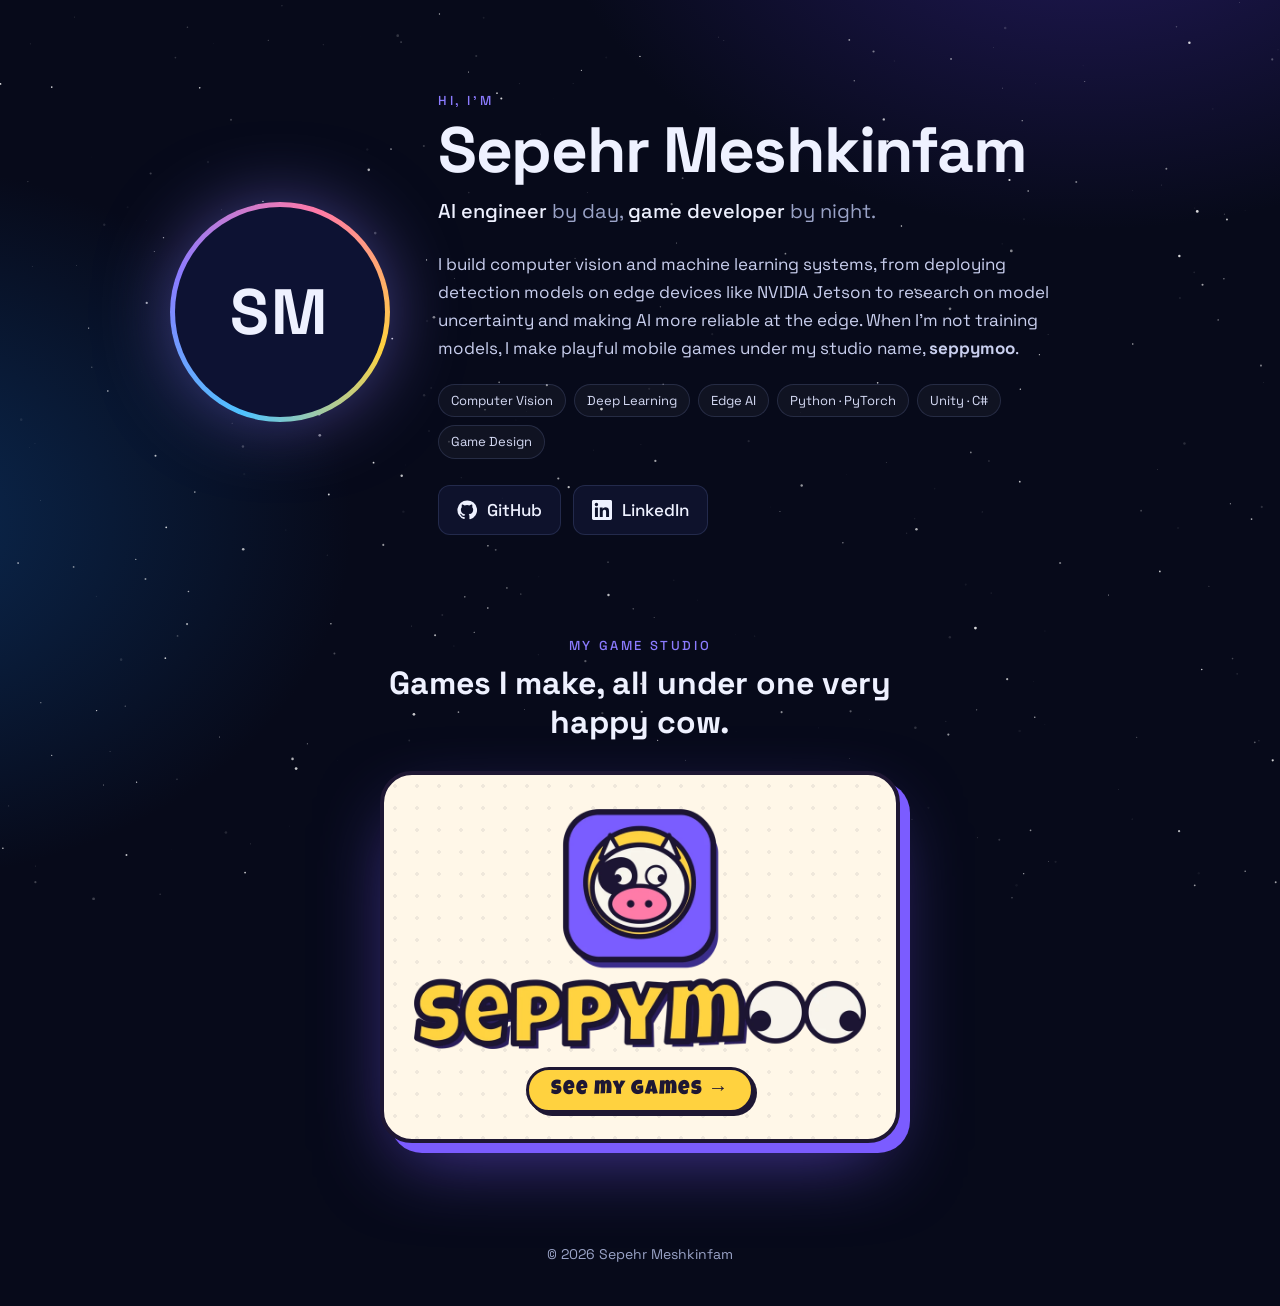
==== commit f2c2c804: "Add LinkedIn link Co-Authored-By: Claude Opus 5.5 <noreply@anthropic.com> Claude-Session: https://cl" ====
--- a/index.html
+++ b/index.html
@@ -115,11 +115,10 @@
           <svg viewBox="0 0 24 24" aria-hidden="true"><path d="M12 .5a11.5 11.5 0 0 0-3.64 22.41c.58.1.79-.25.79-.56v-2c-3.2.7-3.88-1.37-3.88-1.37-.52-1.33-1.28-1.69-1.28-1.69-1.05-.72.08-.7.08-.7 1.16.08 1.77 1.19 1.77 1.19 1.03 1.77 2.7 1.26 3.36.96.1-.75.4-1.26.73-1.55-2.56-.29-5.25-1.28-5.25-5.7 0-1.26.45-2.29 1.19-3.1-.12-.29-.52-1.46.11-3.05 0 0 .97-.31 3.17 1.18a11 11 0 0 1 5.77 0c2.2-1.49 3.17-1.18 3.17-1.18.63 1.59.23 2.76.11 3.05.74.81 1.19 1.84 1.19 3.1 0 4.43-2.7 5.4-5.27 5.69.41.36.78 1.06.78 2.14v3.17c0 .31.21.67.8.56A11.5 11.5 0 0 0 12 .5z"/></svg>
           GitHub
         </a>
-        <!-- LinkedIn: uncomment and set the URL
-        <a class="link" href="https://www.linkedin.com/in/YOUR-PROFILE">
+        <a class="link" href="https://www.linkedin.com/in/sepehr-meshkinfamfard-747918107/">
           <svg viewBox="0 0 24 24" aria-hidden="true"><path d="M20.45 20.45h-3.56v-5.57c0-1.33-.02-3.04-1.85-3.04-1.85 0-2.14 1.45-2.14 2.94v5.67H9.35V9h3.41v1.56h.05c.48-.9 1.64-1.85 3.37-1.85 3.6 0 4.27 2.37 4.27 5.46v6.28zM5.34 7.43a2.06 2.06 0 1 1 0-4.13 2.06 2.06 0 0 1 0 4.13zM7.12 20.45H3.56V9h3.56v11.45zM22.22 0H1.77C.79 0 0 .77 0 1.73v20.54C0 23.23.79 24 1.77 24h20.45c.98 0 1.78-.77 1.78-1.73V1.73C24 .77 23.2 0 22.22 0z"/></svg>
           LinkedIn
-        </a> -->
+        </a>
       </div>
     </div>
   </section>
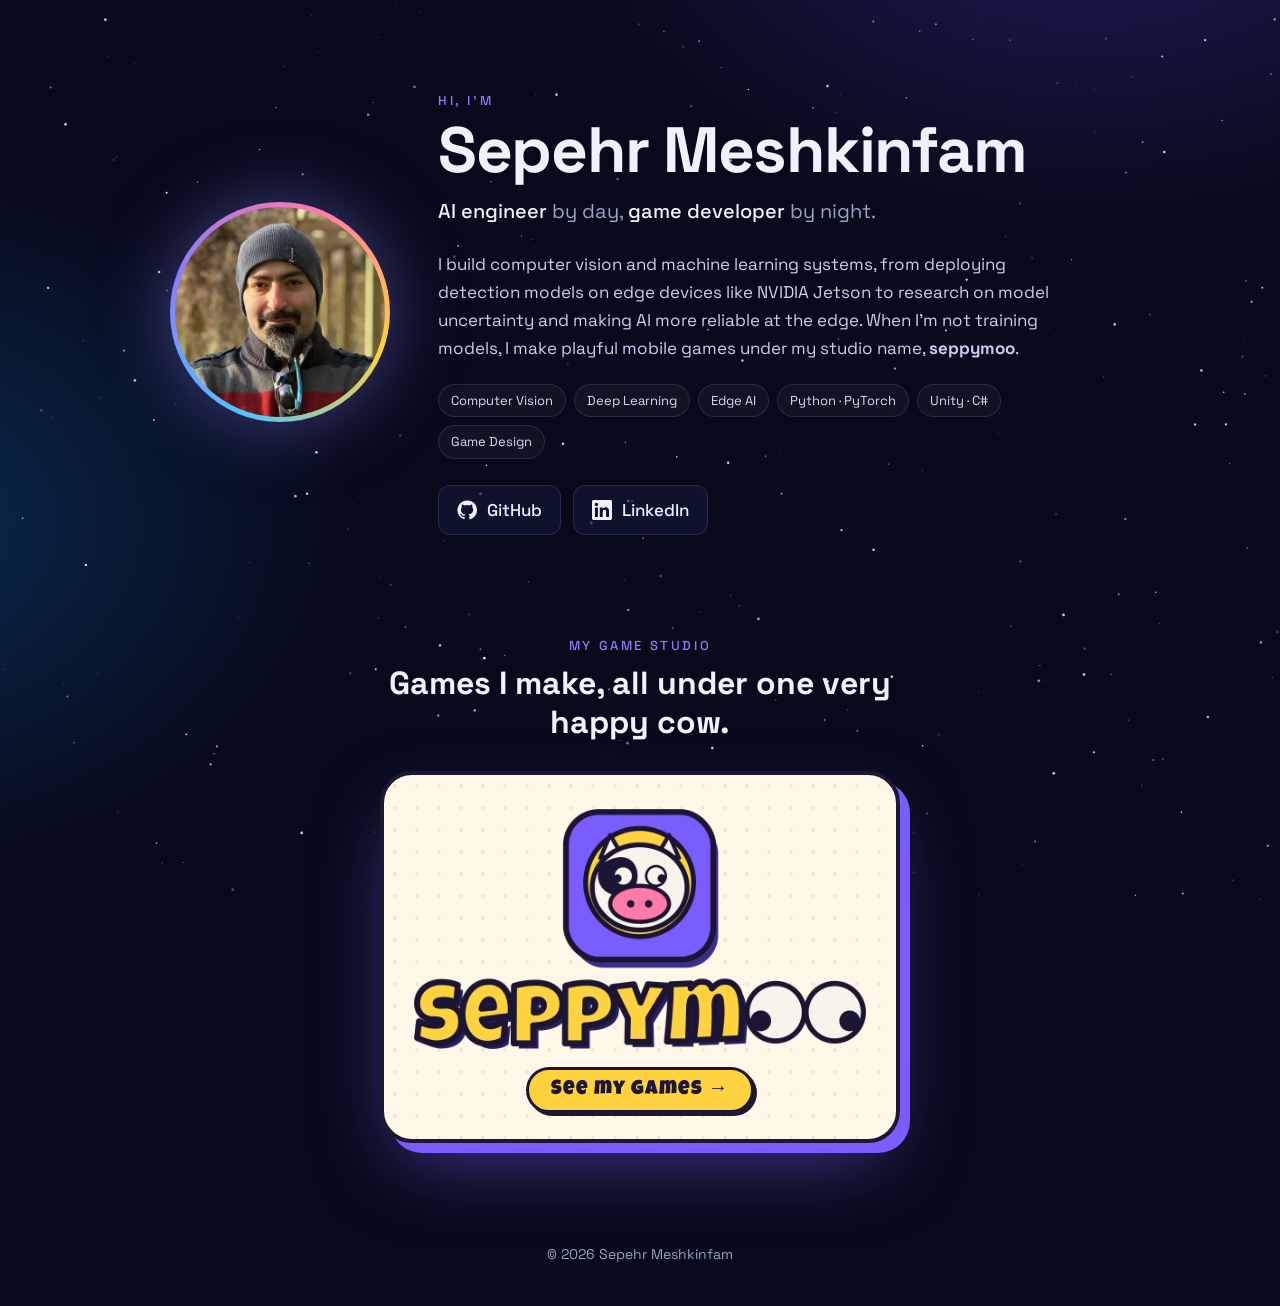
==== commit 24da754f: "Add profile photo Co-Authored-By: Claude Opus 5.5 <noreply@anthropic.com> Claude-Session: https://cl" ====
--- a/index.html
+++ b/index.html
@@ -98,9 +98,7 @@
 <main class="wrap">
   <section class="about">
     <div class="avatar">
-      <!-- To use a photo: add assets/me.jpg and replace the div below with
-           <img src="assets/me.jpg" alt="Sepehr Meshkinfam"> -->
-      <div class="initials">SM</div>
+      <img src="assets/me.webp" alt="Sepehr Meshkinfam" width="480" height="480">
     </div>
     <div>
       <p class="hello">Hi, I'm</p>
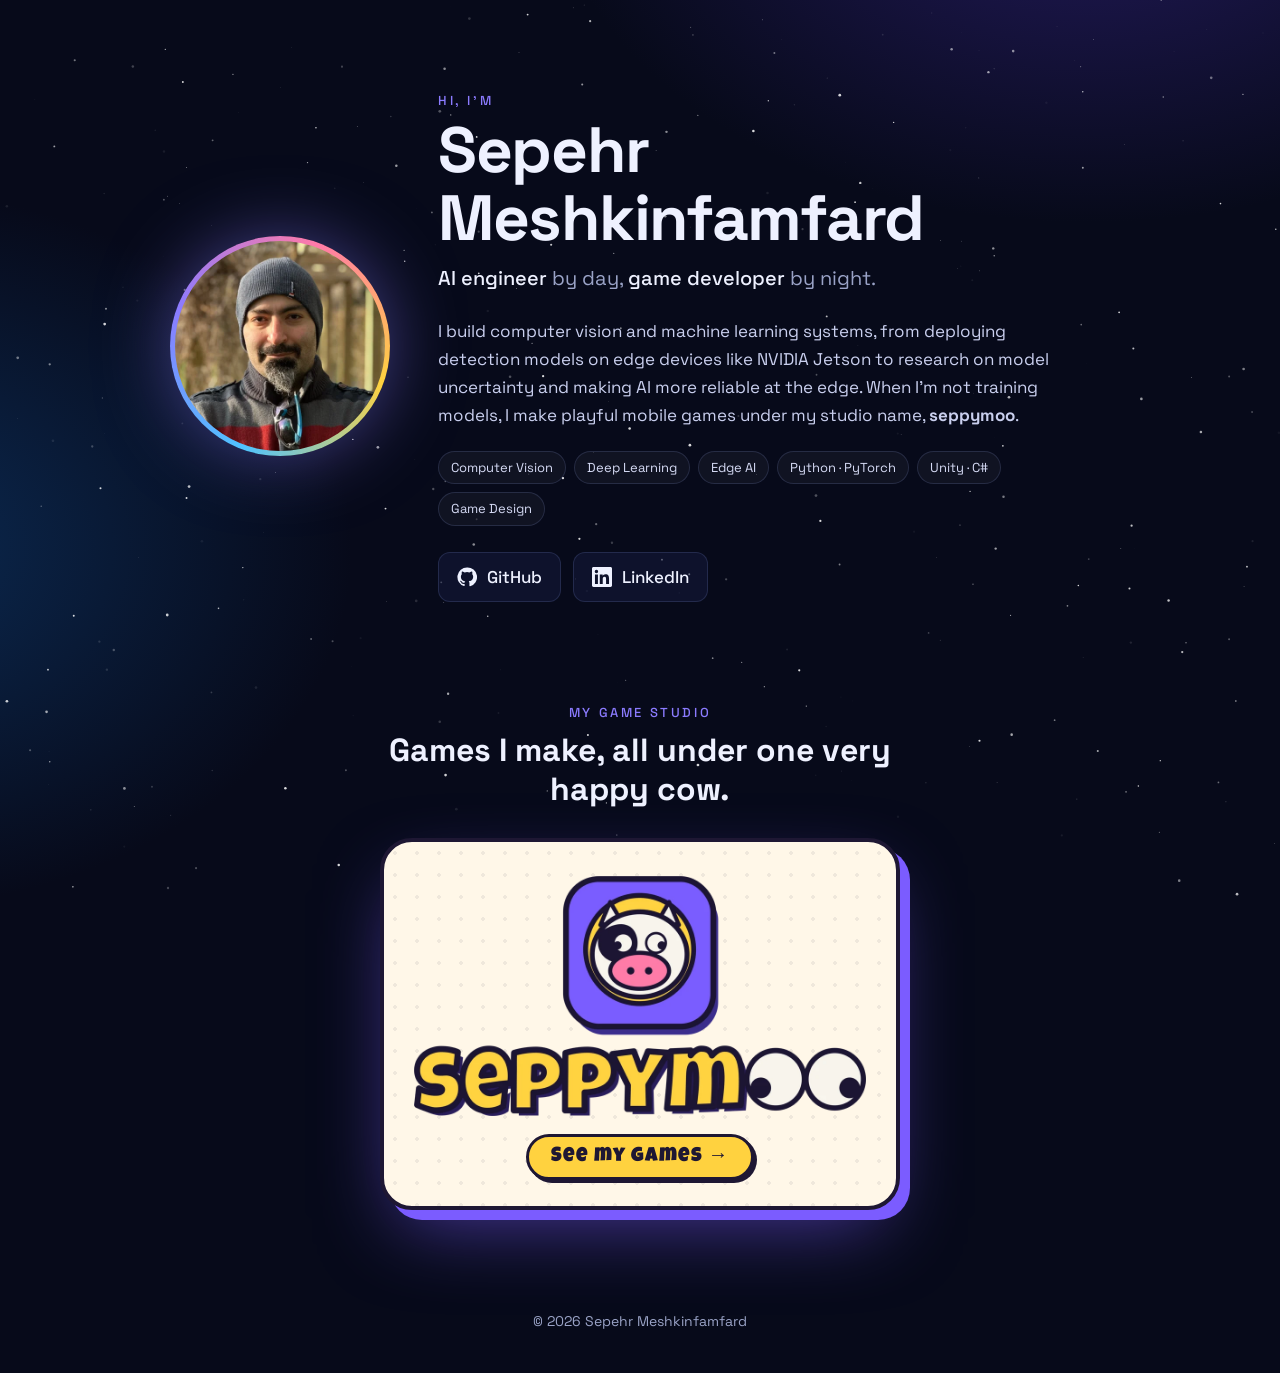
==== commit e1f58665: "Use full surname Meshkinfamfard Co-Authored-By: Claude Opus 5.5 <noreply@anthropic.com> Claude-Sessi" ====
--- a/index.html
+++ b/index.html
@@ -3,10 +3,10 @@
 <head>
 <meta charset="utf-8">
 <meta name="viewport" content="width=device-width, initial-scale=1, viewport-fit=cover">
-<title>Sepehr Meshkinfam — AI engineer &amp; game developer</title>
-<meta name="description" content="Sepehr Meshkinfam: AI engineer working on computer vision and edge AI, and the game developer behind seppymoo and Cosmix.">
+<title>Sepehr Meshkinfamfard — AI engineer &amp; game developer</title>
+<meta name="description" content="Sepehr Meshkinfamfard: AI engineer working on computer vision and edge AI, and the game developer behind seppymoo and Cosmix.">
 <meta name="theme-color" content="#070a1a">
-<meta property="og:title" content="Sepehr Meshkinfam">
+<meta property="og:title" content="Sepehr Meshkinfamfard">
 <meta property="og:description" content="AI engineer & game developer. Creator of seppymoo and Cosmix.">
 <meta property="og:url" content="https://sep-ai.github.io/">
 <link rel="icon" type="image/png" href="seppymoo/assets/favicon.png">
@@ -98,11 +98,11 @@
 <main class="wrap">
   <section class="about">
     <div class="avatar">
-      <img src="assets/me.webp" alt="Sepehr Meshkinfam" width="480" height="480">
+      <img src="assets/me.webp" alt="Sepehr Meshkinfamfard" width="480" height="480">
     </div>
     <div>
       <p class="hello">Hi, I'm</p>
-      <h1>Sepehr Meshkinfam</h1>
+      <h1>Sepehr Meshkinfamfard</h1>
       <p class="role"><b>AI engineer</b> by day, <b>game developer</b> by night.</p>
       <p class="bio">I build computer vision and machine learning systems, from deploying detection models on edge devices like NVIDIA Jetson to research on model uncertainty and making AI more reliable at the edge. When I'm not training models, I make playful mobile games under my studio name, <b>seppymoo</b>.</p>
       <ul class="chips">
@@ -131,7 +131,7 @@
   </section>
 </main>
 
-<footer>© 2026 Sepehr Meshkinfam</footer>
+<footer>© 2026 Sepehr Meshkinfamfard</footer>
 
 <script>
 (() => {
